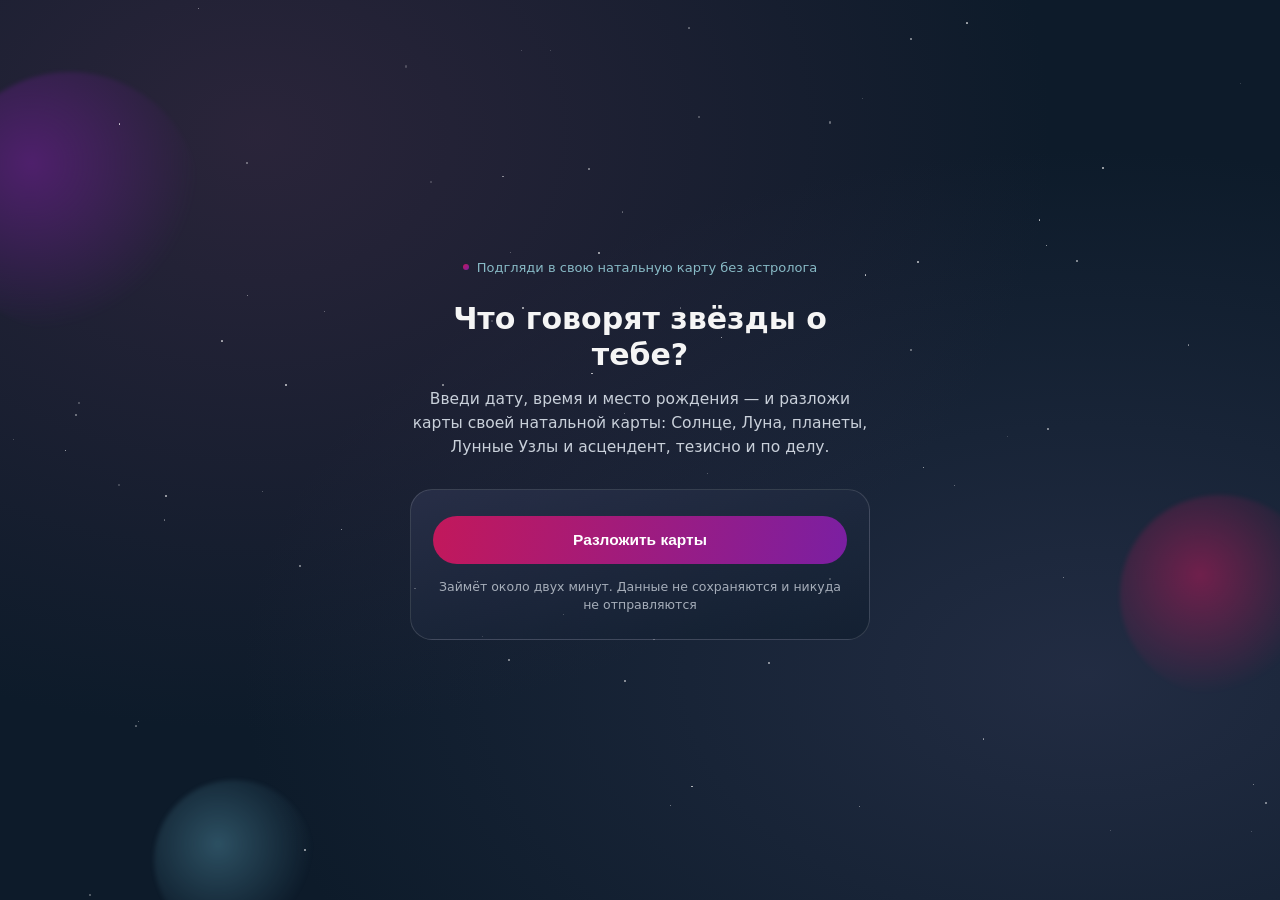
==== astrocoach/index.html @ 7378dd57 "Update index.html" ====
<!DOCTYPE html>
<html lang="ru">
<head>
<meta charset="UTF-8">
<meta name="viewport" content="width=device-width, initial-scale=1.0">
<title>Подгляди в свою натальную карту без астролога</title>
<meta name="description" content="Введи дату, время и место рождения — и получи краткий портрет по картам.">
<meta property="og:title" content="Подгляди в свою натальную карту без астролога">
<meta property="og:description" content="Введи дату, время и место рождения — и получи краткий портрет по картам.">
<meta property="og:type" content="website">
<meta property="og:url" content="https://astropuzzzle.netlify.app/">
<!-- TODO: при подключении домена заменить og:url на https://app.astropuzzzle.ru/ -->
<meta property="og:site_name" content="Подгляди в свою натальную карту без астролога">
<meta name="twitter:card" content="summary">
<meta name="twitter:title" content="Подгляди в свою натальную карту без астролога">
<meta name="twitter:description" content="Введи дату, время и место рождения — и получи краткий портрет о себе.">
<meta name="theme-color" content="#0D1B2A">
<link rel="icon" href="data:image/svg+xml,%3Csvg xmlns='http://www.w3.org/2000/svg' viewBox='0 0 100 100'%3E%3Ccircle cx='50' cy='50' r='48' fill='%230D1B2A'/%3E%3Ccircle cx='50' cy='50' r='13' fill='%23C2185B'/%3E%3Ccircle cx='72' cy='30' r='5' fill='%2388BAC6'/%3E%3C/svg%3E">
<script src="vendor/html2canvas.min.js"></script>
<link rel="stylesheet" href="styles.css">
<!-- TODO: вставить счётчик Яндекс.Метрики и цели на #btn-booking и #btn-share -->
</head>
<body>

<div id="sky"></div>
<div id="app">

  <section class="screen active" id="screen-intro">
    <div class="brand"><span class="dot"></span>Подгляди в свою натальную карту без астролога</div>
    <h1>Что говорят звёзды о тебе?</h1>
    <p class="lead">Введи дату, время и место рождения — и разложи карты своей натальной карты: Солнце, Луна, планеты, Лунные Узлы и асцендент, тезисно и по делу.</p>
    <div class="panel">
      <button class="btn btn-primary" id="btn-start">Разложить карты</button>
      <p class="data-note">Займёт около двух минут. Данные не сохраняются и никуда не отправляются</p>
    </div>
  </section>

  <section class="screen" id="screen-form">
    <div class="brand"><span class="dot"></span>Подгляди в свою натальную карту без астролога</div>
    <h2>Когда и где ты родился?</h2>
    <p class="lead">Это нужно, чтобы точно рассчитать положение планет в момент твоего рождения.</p>
    <div class="panel">
      <div class="field"><label for="inp-date">Дата рождения</label><input type="date" id="inp-date" min="1920-01-01"></div>
      <div class="field"><label for="inp-time">Время рождения</label><input type="time" id="inp-time"></div>
      <div class="checkline"><input type="checkbox" id="inp-notime"><label for="inp-notime">Не знаю точное время — пропустить асцендент и дома</label></div>
      <div class="field">
        <label for="inp-city">Город рождения</label>
        <input type="text" id="inp-city" list="city-list" placeholder="Начни вводить название города...">
        <datalist id="city-list"></datalist>
      </div>
      <div class="manual-fields" id="manual-fields">
        <div class="grid2">
          <div class="field"><label for="inp-lat">Широта</label><input type="number" id="inp-lat" step="0.0001" placeholder="напр. 55.7558"></div>
          <div class="field"><label for="inp-lon">Долгота</label><input type="number" id="inp-lon" step="0.0001" placeholder="напр. 37.6173"></div>
        </div>
        <div class="field"><label for="inp-tz">Часовой пояс (UTC±)</label><input type="number" id="inp-tz" step="0.5" placeholder="напр. 3"></div>
        <p class="hint">Если города нет в списке — введи координаты вручную. Широта: от −90 до 90, долгота: от −180 до 180.</p>
      </div>
      <button class="btn btn-primary" id="btn-calc" style="margin-top:6px;">Разложить карты</button>
      <p class="link-quiet" id="btn-back-intro">Назад</p>
    </div>
    <footer class="note">Расчёт приблизительный и учебный. Для точного разбора — бесплатная встреча.</footer>
  </section>

  <section class="screen" id="screen-loading">
    <div class="loader-wrap"><div class="loader-ring"></div><div class="loader-text">Считываем положение планет…</div></div>
  </section>

  <section class="screen" id="screen-cards">
    <div class="progress" id="progress"></div>
    <div class="stage">
      <div class="card" id="card">
        <div class="face face-front">
          <div class="constellation-container" id="constellation-container"></div>
          <div class="front-content">
            <div class="glyph" id="front-glyph"></div>
            <div class="pname" id="front-name">Солнце</div>
            <div class="tap-hint">Нажми на карту, чтобы открыть</div>
          </div>
        </div>
        <div class="face face-back">
          <div class="back-content">
            <div class="domain" id="back-domain">суть личности</div>
            <h3 id="back-title">Солнце в Овне</h3>
            <ul class="thesis" id="back-thesis"></ul>
            <div class="house-note" id="back-house"></div>
          </div>
        </div>
      </div>
    </div>
    <div class="cards-nav">
      <button class="btn btn-secondary" id="btn-prev">Назад</button>
      <button class="btn btn-primary" id="btn-next">Далее</button>
    </div>
  </section>

  <section class="screen" id="screen-summary">
    <div class="brand"><span class="dot"></span>Подгляди в свою натальную карту без астролога</div>
    <h2>Твой краткий портрет по картам</h2>
    <ul class="recap" id="recap"></ul>
    <div class="portrait" id="portrait"></div>
    <div class="cta-panel">
      <h3>Это только верхний слой карты</h3>
      <p>Информация носит развлекательный характер, аспекты и глубокие смыслы здесь не разбираются. Что может подсветит вам астрология - разбираем на встрече — 30–40 минут, без обязательств.</p>
      <a class="btn" id="btn-booking" href="https://vk.ru/astropuzzzle?w=service-booking-205837416&amp;entrypoint=group_menu" target="_blank">Записаться на бесплатную встречу</a>
      <p class="cta-note">Данные рождения не сохраняются и не передаются. Расчёт учебный.</p>
    </div>
    <div class="share-buttons">
      <button class="btn btn-secondary" id="btn-share">📤 Поделиться</button>
      <button class="btn btn-secondary" id="btn-screenshot"> Скриншот карты</button>
    </div>
    <p class="link-quiet"><a href="https://vk.ru/astropuzzzle" target="_blank" style="color:#c9d0da;text-decoration:none;">Сообщество AstroPuzzzle ВКонтакте</a></p>
    <p class="link-quiet" id="btn-restart">Разложить карты заново</p>
  </section>

</div>

<div id="screenshot-modal">
  <div class="modal-content">
    <img id="screenshot-img" alt="Скриншот карты">
    <div class="modal-buttons">
      <button class="btn btn-primary" id="btn-download">💾 Скачать</button>
      <button class="btn btn-secondary" id="btn-close-modal">Закрыть</button>
    </div>
  </div>
</div>

<script src="script.js"></script>
</body>
</html>
---- astrocoach/styles.css ----
*{box-sizing:border-box;margin:0;padding:0;}
body{min-height:100vh;background:#0D1B2A;color:#F5F5F5;font-family:system-ui,-apple-system,sans-serif;overflow-x:hidden;}
#sky{position:fixed;inset:0;z-index:0;background:radial-gradient(ellipse at 20% 15%,rgba(66,44,71,0.55),transparent 55%),radial-gradient(ellipse at 85% 75%,rgba(51,58,87,0.55),transparent 55%),#0D1B2A;}
.star{position:absolute;background:#fff;border-radius:50%;animation:twinkle 3.4s ease-in-out infinite;}
@keyframes twinkle{0%,100%{opacity:0.15;}50%{opacity:0.9;}}
.orb{position:absolute;border-radius:50%;filter:blur(2px);opacity:0.5;animation:drift 46s ease-in-out infinite;}
.orb.o1{width:260px;height:260px;left:-60px;top:8%;background:radial-gradient(circle at 35% 35%,#7B1FA2,transparent 70%);animation-duration:52s;}
.orb.o2{width:200px;height:200px;right:-40px;top:55%;background:radial-gradient(circle at 40% 40%,#C2185B,transparent 70%);animation-duration:60s;}
.orb.o3{width:160px;height:160px;left:12%;bottom:-40px;background:radial-gradient(circle at 40% 40%,#4D869B,transparent 70%);animation-duration:44s;}
@keyframes drift{0%,100%{transform:translate(0,0);}50%{transform:translate(22px,-28px);}}
#app{position:relative;z-index:1;min-height:100vh;display:flex;align-items:center;justify-content:center;padding:20px 18px;}
.screen{width:100%;max-width:460px;display:none;animation:rise 0.5s ease both;}
.screen.active{display:block;}
@keyframes rise{from{opacity:0;transform:translateY(14px);}to{opacity:1;transform:translateY(0);}}
.brand{display:flex;align-items:center;gap:8px;font-size:13px;color:#88BAC6;margin-bottom:26px;justify-content:center;flex-wrap:wrap;text-align:center;}
.brand span.dot{width:6px;height:6px;border-radius:50%;background:linear-gradient(135deg,#C2185B,#7B1FA2);}
h1{font-size:30px;margin:0 0 14px;text-align:center;line-height:1.2;}
h2{font-size:22px;margin:0 0 10px;text-align:center;}
p.lead{text-align:center;color:#c9d0da;font-size:15.5px;line-height:1.55;margin:0 0 30px;}
.panel{background:linear-gradient(165deg,rgba(51,58,87,0.55),rgba(13,27,42,0.55));border:1px solid rgba(245,245,245,0.14);border-radius:22px;padding:26px 22px;}
.btn{display:flex;align-items:center;justify-content:center;width:100%;padding:15px 20px;border-radius:999px;border:none;font-weight:700;font-size:15.5px;cursor:pointer;transition:transform 0.15s;text-decoration:none;}
.btn:active{transform:scale(0.98);}
.btn-primary{background:linear-gradient(100deg,#C2185B,#7B1FA2);color:#fff;}
.btn-secondary{background:rgba(77,134,155,0.18);color:#F5F5F5;border:1px solid rgba(136,186,198,0.35);}
.btn:disabled{opacity:0.35;cursor:not-allowed;}
.field{margin-bottom:16px;}
.field label{display:block;font-size:13px;color:#88BAC6;margin-bottom:7px;font-weight:600;}
.field input,.field select{width:100%;padding:13px 14px;border-radius:13px;background:rgba(245,245,245,0.95);border:1px solid rgba(245,245,245,0.14);color:#1a1a2e;font-size:15px;}
.field input::placeholder{color:#666;}
.field input:focus,.field select:focus{outline:2px solid #C2185B;outline-offset:1px;}
.checkline{display:flex;align-items:center;gap:9px;margin:-4px 0 18px;}
.checkline input{width:17px;height:17px;accent-color:#C2185B;}
.checkline label{font-size:13.5px;color:#c9d0da;margin:0;}
.grid2{display:grid;grid-template-columns:1fr 1fr;gap:12px;}
.manual-fields{display:none;margin-top:4px;border-top:1px dashed rgba(245,245,245,0.14);padding-top:14px;}
.manual-fields.show{display:block;}
.hint{font-size:12px;color:#c9d0da;opacity:0.75;margin-top:-8px;margin-bottom:16px;}
.loader-wrap{display:flex;flex-direction:column;align-items:center;gap:22px;padding:60px 0;}
.loader-ring{width:64px;height:64px;border-radius:50%;border:2px solid rgba(245,245,245,0.15);border-top-color:#C2185B;border-right-color:#7B1FA2;animation:spin 1s linear infinite;}
@keyframes spin{to{transform:rotate(360deg);}}
.loader-text{color:#c9d0da;font-size:14px;text-align:center;}
.progress{display:flex;justify-content:center;gap:7px;margin-bottom:16px;}
.progress .d{width:7px;height:7px;border-radius:50%;background:rgba(245,245,245,0.2);}
.progress .d.on{background:linear-gradient(135deg,#C2185B,#7B1FA2);}
.progress .d.done{background:#88BAC6;}
.stage{perspective:1400px;margin-bottom:14px;}
.card{position:relative;width:100%;height:580px;transform-style:preserve-3d;transition:transform 0.7s cubic-bezier(.2,.8,.25,1);cursor:pointer;}
.card.flipped{transform:rotateY(180deg);}
.face{position:absolute;inset:0;backface-visibility:hidden;border-radius:22px;display:flex;flex-direction:column;border:1px solid rgba(245,245,245,0.14);overflow:hidden;}
.face-front{background-color:#05051a;background-image:radial-gradient(1px 1px at 10% 20%, #fff, transparent),radial-gradient(1px 1px at 20% 40%, #fff, transparent),radial-gradient(1.5px 1.5px at 30% 10%, #fff, transparent),radial-gradient(1px 1px at 40% 60%, #fff, transparent),radial-gradient(1px 1px at 50% 30%, #fff, transparent),radial-gradient(1.5px 1.5px at 60% 80%, #fff, transparent),radial-gradient(1px 1px at 70% 50%, #fff, transparent),radial-gradient(1px 1px at 80% 20%, #fff, transparent),radial-gradient(1px 1px at 90% 70%, #fff, transparent),radial-gradient(1px 1px at 15% 85%, #fff, transparent),radial-gradient(1.5px 1.5px at 25% 55%, #fff, transparent),radial-gradient(1px 1px at 35% 90%, #fff, transparent),radial-gradient(1px 1px at 45% 15%, #fff, transparent),radial-gradient(1px 1px at 55% 75%, #fff, transparent),radial-gradient(1.5px 1.5px at 65% 45%, #fff, transparent),radial-gradient(1px 1px at 75% 95%, #fff, transparent),radial-gradient(1px 1px at 85% 35%, #fff, transparent),radial-gradient(1px 1px at 95% 5%, #fff, transparent),radial-gradient(1px 1px at 5% 50%, #fff, transparent),radial-gradient(1.5px 1.5px at 12% 65%, #fff, transparent),radial-gradient(1px 1px at 22% 8%, #fff, transparent),radial-gradient(1px 1px at 32% 48%, #fff, transparent),radial-gradient(1.5px 1.5px at 42% 88%, #fff, transparent),radial-gradient(1px 1px at 52% 18%, #fff, transparent),radial-gradient(1px 1px at 62% 58%, #fff, transparent),radial-gradient(1.5px 1.5px at 72% 8%, #fff, transparent),radial-gradient(1px 1px at 82% 48%, #fff, transparent),radial-gradient(1px 1px at 92% 88%, #fff, transparent),radial-gradient(1px 1px at 8% 28%, #fff, transparent),radial-gradient(1.5px 1.5px at 18% 68%, #fff, transparent),radial-gradient(1px 1px at 28% 98%, #fff, transparent),radial-gradient(1px 1px at 38% 38%, #fff, transparent),radial-gradient(1.5px 1.5px at 48% 78%, #fff, transparent),radial-gradient(1px 1px at 58% 18%, #fff, transparent),radial-gradient(1px 1px at 68% 58%, #fff, transparent),radial-gradient(1.5px 1.5px at 78% 98%, #fff, transparent),radial-gradient(1px 1px at 88% 38%, #fff, transparent),radial-gradient(1px 1px at 98% 78%, #fff, transparent),radial-gradient(1px 1px at 3% 13%, #fff, transparent),radial-gradient(1.5px 1.5px at 13% 53%, #fff, transparent),radial-gradient(1px 1px at 23% 93%, #fff, transparent),radial-gradient(1px 1px at 33% 33%, #fff, transparent),radial-gradient(1.5px 1.5px at 43% 73%, #fff, transparent),radial-gradient(1px 1px at 53% 13%, #fff, transparent),radial-gradient(1px 1px at 63% 53%, #fff, transparent),radial-gradient(1.5px 1.5px at 73% 93%, #fff, transparent),radial-gradient(1px 1px at 83% 33%, #fff, transparent),radial-gradient(1px 1px at 93% 73%, #fff, transparent),radial-gradient(1px 1px at 7% 43%, #fff, transparent),radial-gradient(1.5px 1.5px at 17% 83%, #fff, transparent),radial-gradient(1px 1px at 27% 23%, #fff, transparent),radial-gradient(1px 1px at 37% 63%, #fff, transparent),radial-gradient(1.5px 1.5px at 47% 3%, #fff, transparent),radial-gradient(1px 1px at 57% 43%, #fff, transparent),radial-gradient(1px 1px at 67% 83%, #fff, transparent),radial-gradient(1.5px 1.5px at 77% 23%, #fff, transparent),radial-gradient(1px 1px at 87% 63%, #fff, transparent),radial-gradient(1px 1px at 97% 3%, #fff, transparent);padding:0;}
.constellation-container{position:absolute;top:0;left:0;right:0;height:55%;z-index:1;pointer-events:none;overflow:hidden;}
.constellation-svg{position:absolute;top:10%;left:10%;width:80%;height:80%;}
.constellation-star{fill:#fff;filter:drop-shadow(0 0 6px rgba(255,255,255,1));animation:constellationTwinkle 3s ease-in-out infinite;}
.constellation-line{stroke:rgba(136,186,198,0.7);stroke-width:2;fill:none;stroke-linecap:round;stroke-linejoin:round;}
@keyframes constellationTwinkle{0%,100%{opacity:0.6;}50%{opacity:1;}}
.front-content{position:absolute;top:55%;left:0;right:0;bottom:0;z-index:2;display:flex;flex-direction:column;align-items:center;justify-content:center;gap:16px;padding:20px;}
.front-content .glyph{font-size:58px;width:110px;height:110px;border-radius:50%;display:flex;align-items:center;justify-content:center;background:linear-gradient(135deg,rgba(194,24,91,0.5),rgba(123,17,162,0.5));border:2px solid rgba(245,245,245,0.35);box-shadow:0 0 40px rgba(194,24,91,0.5), inset 0 0 30px rgba(123,17,162,0.3);}
.front-content .tap-hint{color:#88BAC6;font-size:14px;opacity:0.9;}
.front-content .pname{font-size:24px;font-weight:600;letter-spacing:0.5px;}
.face-back{background:linear-gradient(165deg,rgba(51,58,87,0.95),rgba(13,27,42,0.98));transform:rotateY(180deg);padding:26px 22px;}
.back-content{position:relative;z-index:1;display:flex;flex-direction:column;min-height:100%;overflow-y:auto;padding-right:8px;}
.face-back .domain{font-size:12.5px;color:#88BAC6;font-weight:600;margin-bottom:6px;}
.face-back h3{font-size:20px;margin:0 0 14px;line-height:1.3;}
.thesis{list-style:none;margin:0 0 14px;padding:0;display:flex;flex-direction:column;gap:10px;}
.thesis li{padding-left:16px;position:relative;font-size:14.5px;line-height:1.5;}
.thesis li::before{content:"—";position:absolute;left:0;color:#88BAC6;}
.thesis li b{color:#F5F5F5;font-weight:700;}
.house-note{margin-top:auto;padding-top:12px;border-top:1px solid rgba(245,245,245,0.14);font-size:13px;color:#c9d0da;line-height:1.5;}
.house-note .house-title{display:block;color:#88BAC6;font-size:12.5px;font-weight:600;margin-bottom:6px;}
.house-note p{margin:0 0 6px;}
.house-note p:last-child{margin-bottom:0;}
.cards-nav{display:flex;gap:10px;margin-top:0;}
.recap{list-style:none;margin:0 0 20px;padding:0;display:flex;flex-direction:column;gap:10px;}
.recap li{display:flex;align-items:center;gap:12px;background:rgba(245,245,245,0.06);border:1px solid rgba(245,245,245,0.14);border-radius:14px;padding:11px 14px;font-size:14px;}
.recap .g{width:34px;height:34px;border-radius:50%;flex:none;display:flex;align-items:center;justify-content:center;background:linear-gradient(135deg,rgba(77,134,155,0.35),rgba(66,44,71,0.5));font-size:15px;}
.recap .t b{display:block;color:#F5F5F5;}
.recap .t span{color:#c9d0da;font-size:12.5px;}
.portrait{font-size:14.5px;line-height:1.6;color:#F5F5F5;margin-bottom:22px;padding:16px;border-left:2px solid #C2185B;background:rgba(245,245,245,0.06);border-radius:0 14px 14px 0;}
.cta-panel{background:linear-gradient(135deg,#C2185B,#7B1FA2);border-radius:20px;padding:24px 20px;text-align:center;margin-bottom:14px;}
.cta-panel h3{font-size:18px;margin:0 0 8px;}
.cta-panel p{font-size:14px;margin:0 0 18px;opacity:0.94;line-height:1.5;}
.cta-panel .btn{background:#fff;color:#422C47;box-shadow:none;}
.cta-panel .cta-note{font-size:11.5px;line-height:1.45;margin:14px 0 0;opacity:0.85;}
.data-note{display:block;text-align:center;margin-top:14px;color:#c9d0da;font-size:12.5px;opacity:0.8;line-height:1.4;}
.share-buttons{display:flex;gap:10px;margin-top:14px;flex-wrap:wrap;}
.share-buttons .btn{flex:1;min-width:140px;font-size:14px;padding:12px 16px;}
footer.note{text-align:center;color:#c9d0da;font-size:11.5px;opacity:0.7;margin-top:18px;}
.link-quiet{display:block;text-align:center;margin-top:16px;color:#c9d0da;font-size:13.5px;text-decoration:underline;cursor:pointer;}
#screenshot-modal{display:none;position:fixed;inset:0;z-index:100;background:rgba(0,0,0,0.9);align-items:center;justify-content:center;padding:20px;}
#screenshot-modal.active{display:flex;}
#screenshot-modal .modal-content{background:#0D1B2A;border-radius:22px;padding:20px;max-width:90%;max-height:90vh;overflow:auto;text-align:center;}
#screenshot-modal img{max-width:100%;border-radius:14px;margin-bottom:16px;}
#screenshot-modal .modal-buttons{display:flex;gap:10px;justify-content:center;flex-wrap:wrap;}
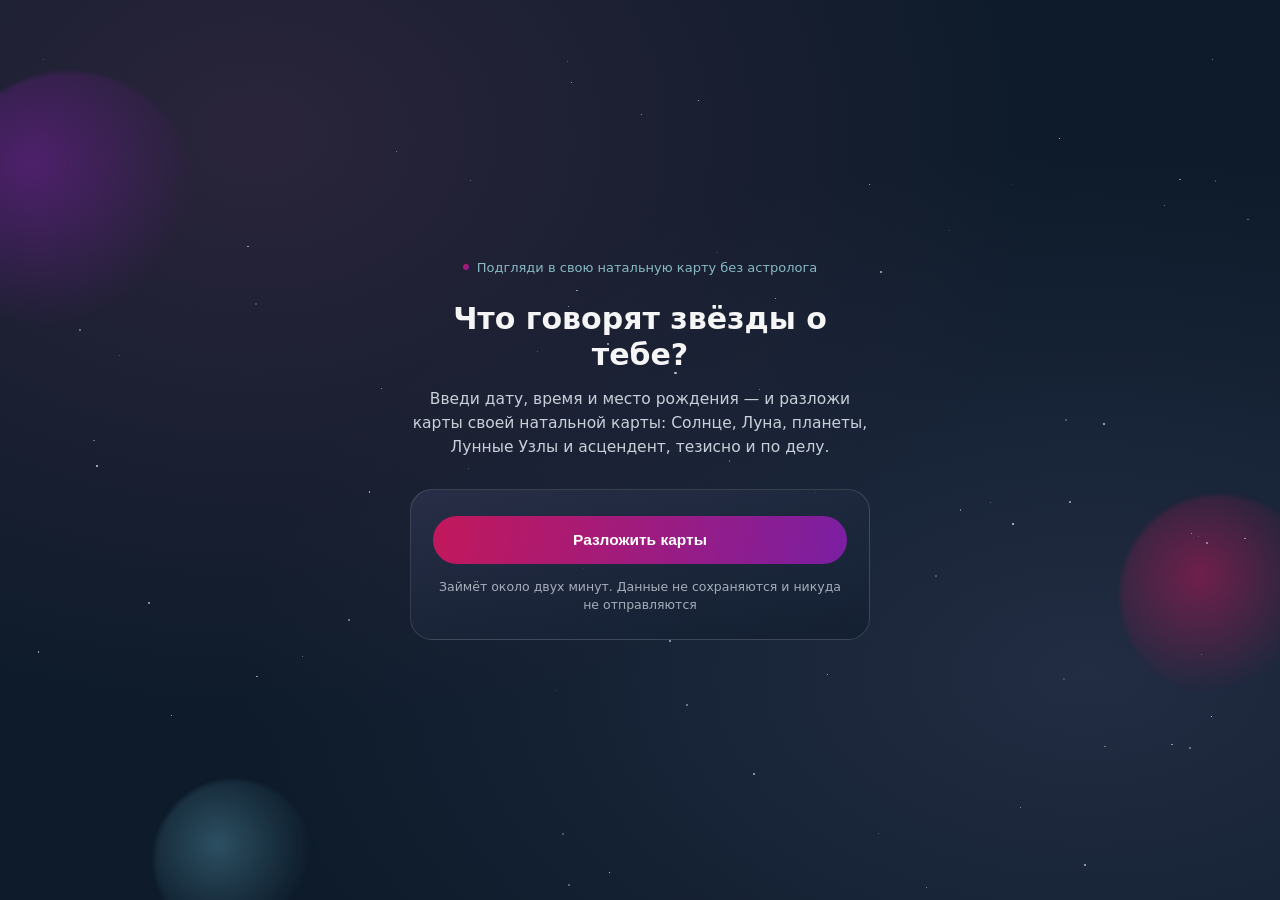
==== commit 02f62124: "Исправить формулировки в описании и портрете" ====
--- a/astrocoach/index.html
+++ b/astrocoach/index.html
@@ -101,7 +101,7 @@
     <div class="portrait" id="portrait"></div>
     <div class="cta-panel">
       <h3>Это только верхний слой карты</h3>
-      <p>Информация носит развлекательный характер, аспекты и глубокие смыслы здесь не разбираются. Что может подсветит вам астрология - разбираем на встрече — 30–40 минут, без обязательств.</p>
+      <p>Информация носит развлекательный характер, аспекты и глубокие смыслы здесь не разбираются. Что может подсветить астрология в вашей жизни — разбираем на встрече — 30–40 минут, без обязательств.</p>
       <a class="btn" id="btn-booking" href="https://vk.ru/astropuzzzle?w=service-booking-205837416&amp;entrypoint=group_menu" target="_blank">Записаться на бесплатную встречу</a>
       <p class="cta-note">Данные рождения не сохраняются и не передаются. Расчёт учебный.</p>
     </div>
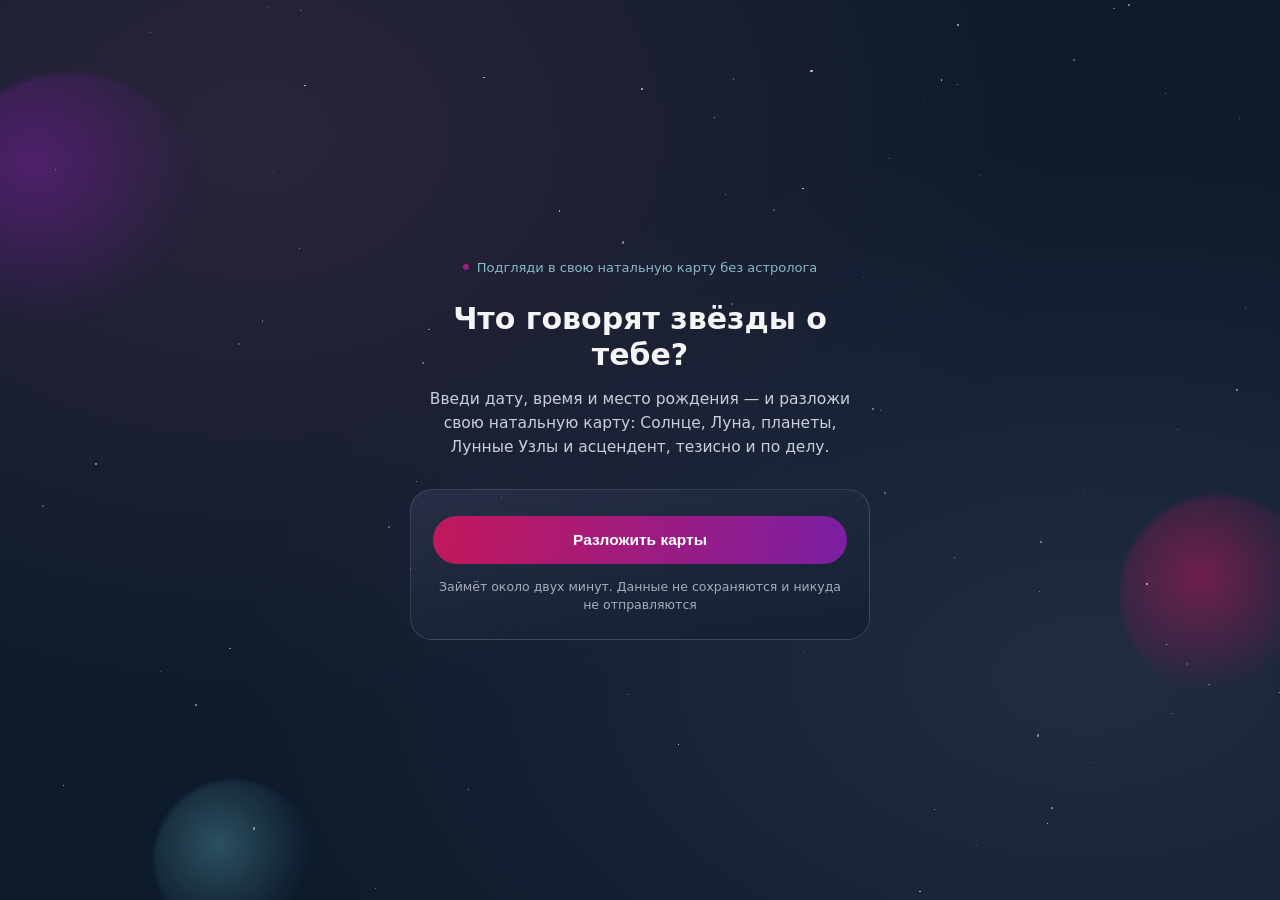
==== commit ca1c1f05: "Поправить грамматику в названиях знаков и вступлении" ====
--- a/astrocoach/index.html
+++ b/astrocoach/index.html
@@ -28,7 +28,7 @@
   <section class="screen active" id="screen-intro">
     <div class="brand"><span class="dot"></span>Подгляди в свою натальную карту без астролога</div>
     <h1>Что говорят звёзды о тебе?</h1>
-    <p class="lead">Введи дату, время и место рождения — и разложи карты своей натальной карты: Солнце, Луна, планеты, Лунные Узлы и асцендент, тезисно и по делу.</p>
+    <p class="lead">Введи дату, время и место рождения — и разложи свою натальную карту: Солнце, Луна, планеты, Лунные Узлы и асцендент, тезисно и по делу.</p>
     <div class="panel">
       <button class="btn btn-primary" id="btn-start">Разложить карты</button>
       <p class="data-note">Займёт около двух минут. Данные не сохраняются и никуда не отправляются</p>
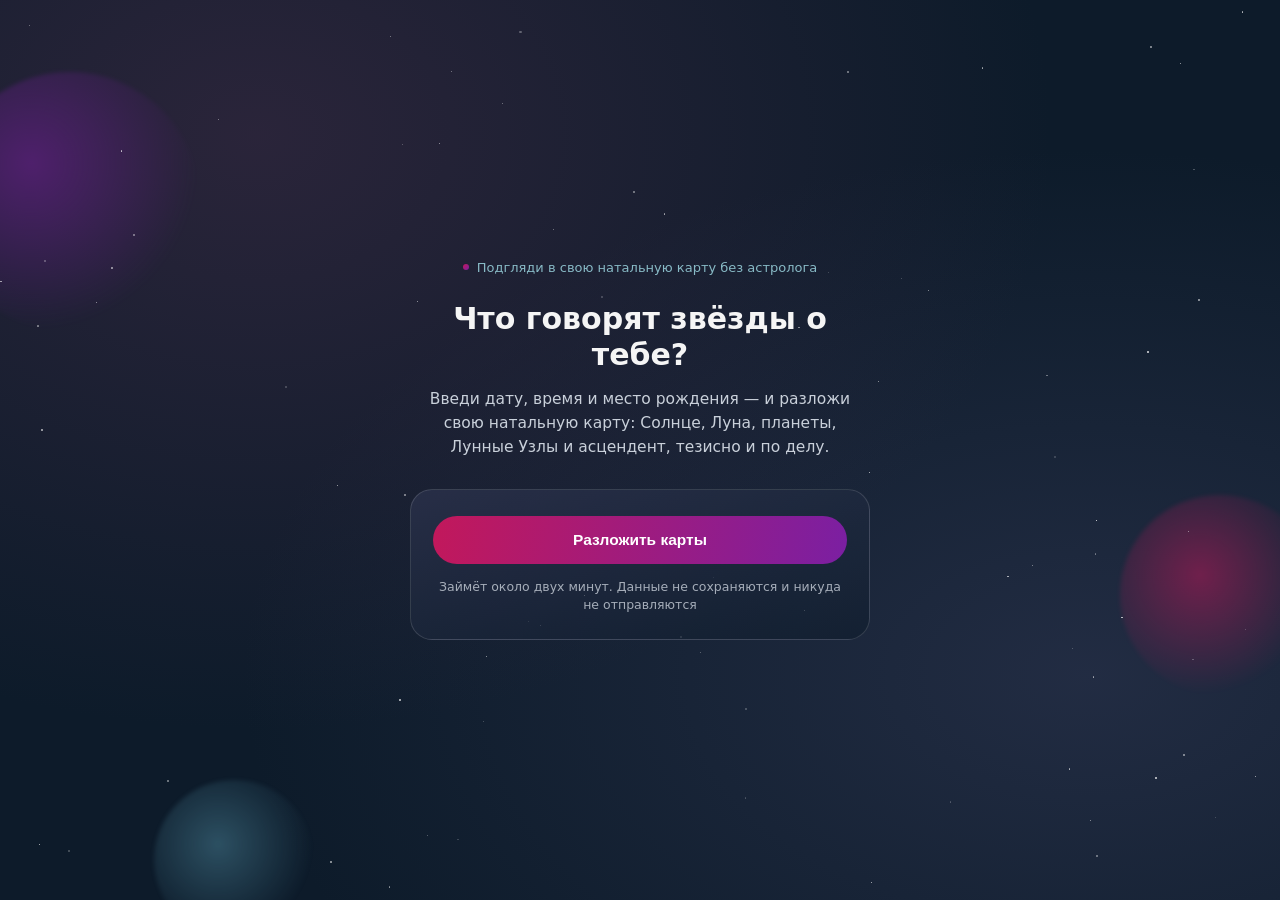
==== commit d26919bf: "Поправить грамматику в названиях знаков и вступлении" ====
--- a/astrocoach/index.html
+++ b/astrocoach/index.html
@@ -101,7 +101,7 @@
     <div class="portrait" id="portrait"></div>
     <div class="cta-panel">
       <h3>Это только верхний слой карты</h3>
-      <p>Информация носит развлекательный характер, аспекты и глубокие смыслы здесь не разбираются. Что может подсветить астрология в вашей жизни — разбираем на встрече — 30–40 минут, без обязательств.</p>
+      <p>Информация носит развлекательный характер, аспекты и глубокие смыслы здесь не разбираются. Что может подсветить астрология в вашей жизни — разбираем на встрече: 30–40 минут, без обязательств.</p>
       <a class="btn" id="btn-booking" href="https://vk.ru/astropuzzzle?w=service-booking-205837416&amp;entrypoint=group_menu" target="_blank">Записаться на бесплатную встречу</a>
       <p class="cta-note">Данные рождения не сохраняются и не передаются. Расчёт учебный.</p>
     </div>
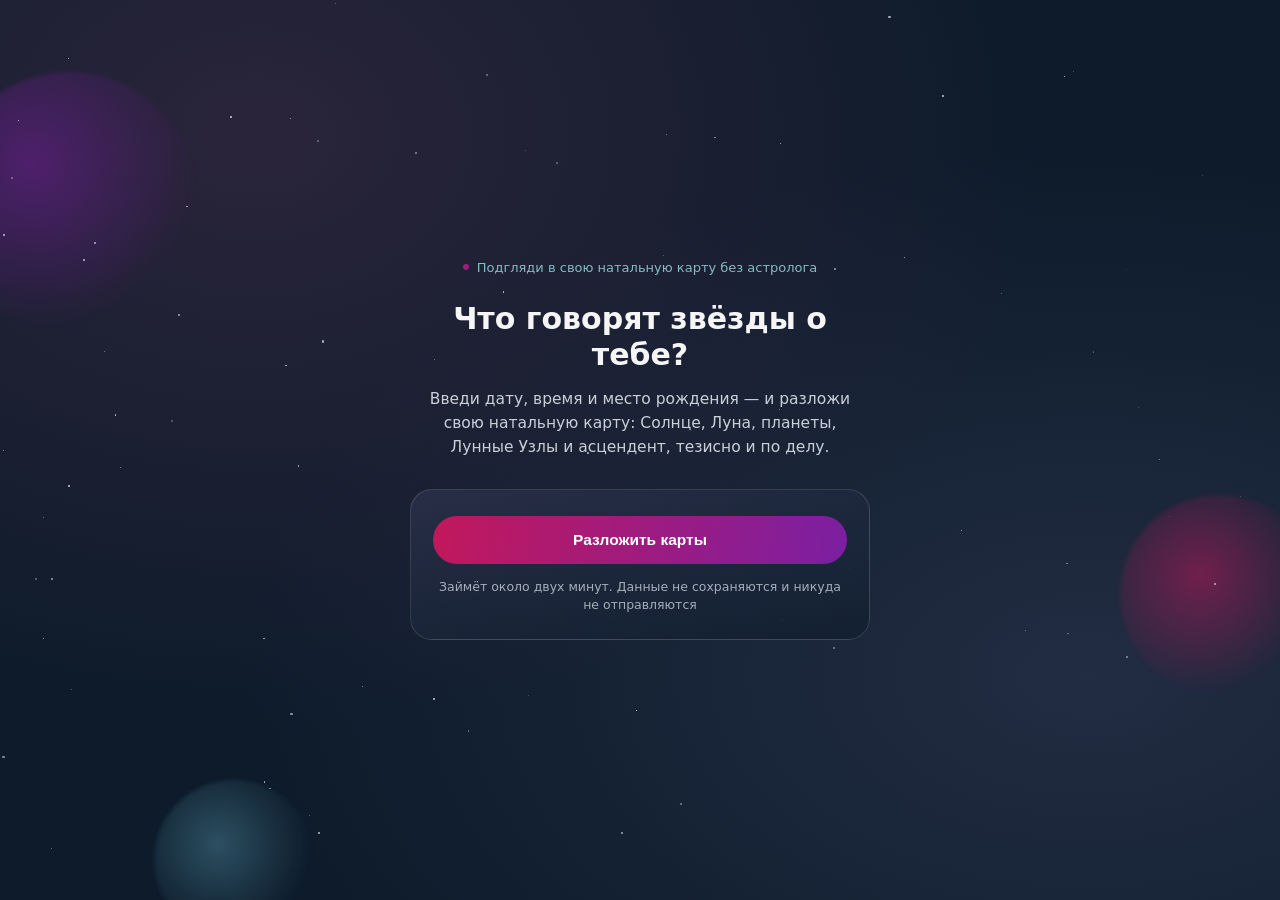
==== commit d6491237: ""fix-refresh-asset-links"" ====
--- a/astrocoach/index.html
+++ b/astrocoach/index.html
@@ -16,8 +16,8 @@
 <meta name="twitter:description" content="Введи дату, время и место рождения — и получи краткий портрет о себе.">
 <meta name="theme-color" content="#0D1B2A">
 <link rel="icon" href="data:image/svg+xml,%3Csvg xmlns='http://www.w3.org/2000/svg' viewBox='0 0 100 100'%3E%3Ccircle cx='50' cy='50' r='48' fill='%230D1B2A'/%3E%3Ccircle cx='50' cy='50' r='13' fill='%23C2185B'/%3E%3Ccircle cx='72' cy='30' r='5' fill='%2388BAC6'/%3E%3C/svg%3E">
-<script src="vendor/html2canvas.min.js"></script>
-<link rel="stylesheet" href="styles.css">
+<script src="vendor/html2canvas.min.js?v=2"></script>
+<link rel="stylesheet" href="styles.css?v=2">
 <!-- TODO: вставить счётчик Яндекс.Метрики и цели на #btn-booking и #btn-share -->
 </head>
 <body>
@@ -125,6 +125,6 @@
   </div>
 </div>
 
-<script src="script.js"></script>
+<script src="script.js?v=2"></script>
 </body>
 </html>
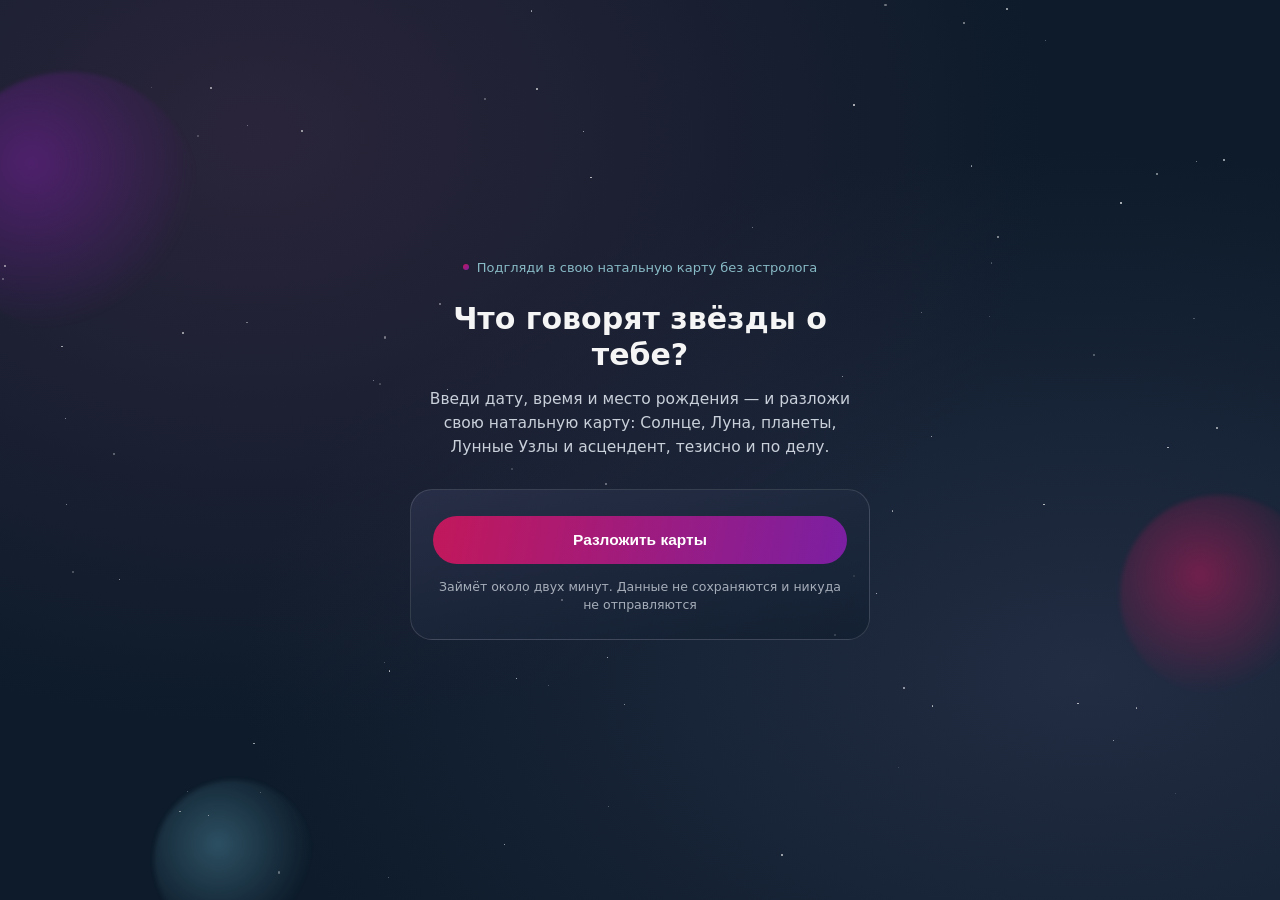
==== commit 52d5c1fb: ""fix-nonblocking-script"" ====
--- a/astrocoach/index.html
+++ b/astrocoach/index.html
@@ -16,7 +16,7 @@
 <meta name="twitter:description" content="Введи дату, время и место рождения — и получи краткий портрет о себе.">
 <meta name="theme-color" content="#0D1B2A">
 <link rel="icon" href="data:image/svg+xml,%3Csvg xmlns='http://www.w3.org/2000/svg' viewBox='0 0 100 100'%3E%3Ccircle cx='50' cy='50' r='48' fill='%230D1B2A'/%3E%3Ccircle cx='50' cy='50' r='13' fill='%23C2185B'/%3E%3Ccircle cx='72' cy='30' r='5' fill='%2388BAC6'/%3E%3C/svg%3E">
-<script src="vendor/html2canvas.min.js?v=2"></script>
+<script defer src="vendor/html2canvas.min.js?v=2"></script>
 <link rel="stylesheet" href="styles.css?v=2">
 <!-- TODO: вставить счётчик Яндекс.Метрики и цели на #btn-booking и #btn-share -->
 </head>
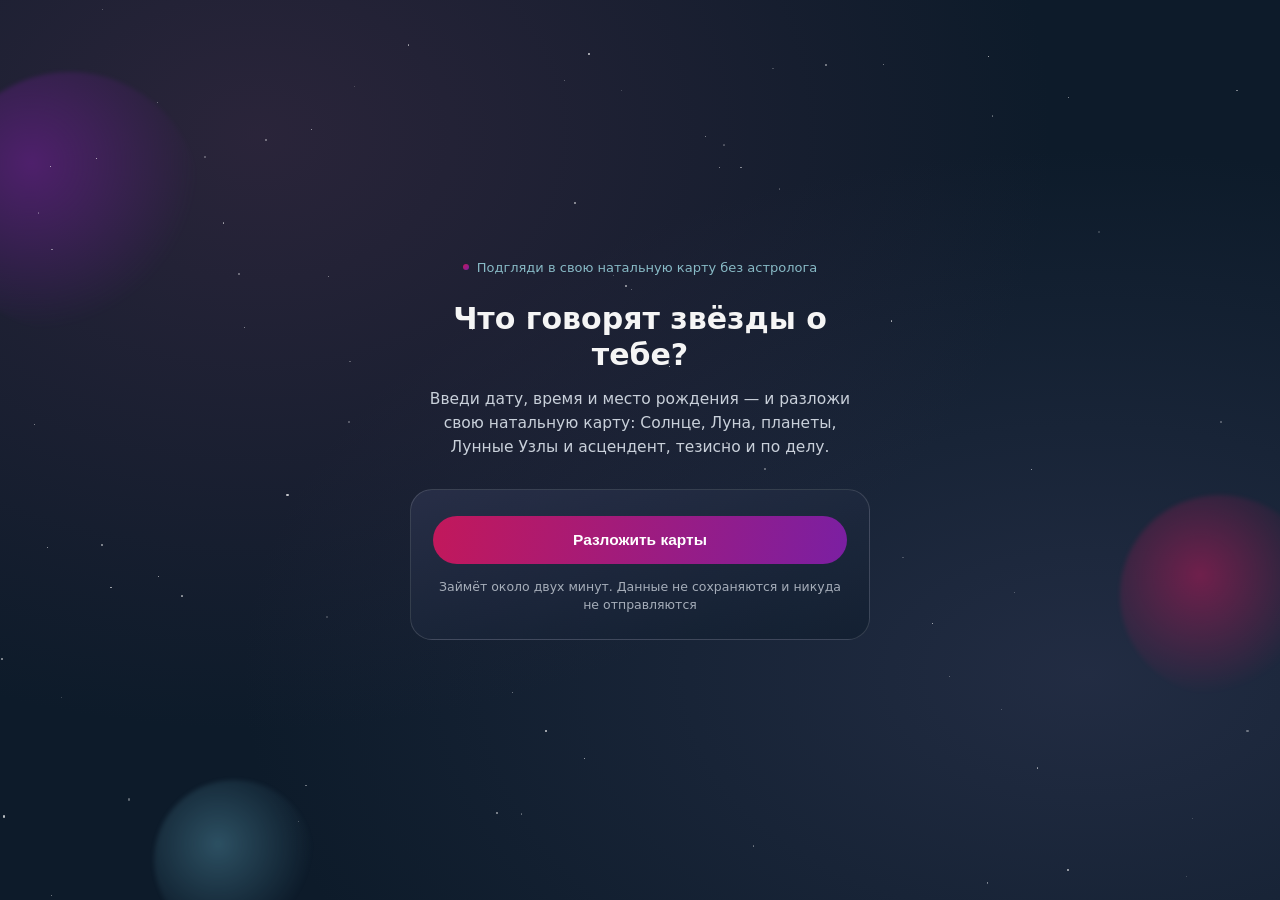
==== commit b363e2d3: ""remove-screenshot-feature"" ====
--- a/astrocoach/index.html
+++ b/astrocoach/index.html
@@ -16,7 +16,6 @@
 <meta name="twitter:description" content="Введи дату, время и место рождения — и получи краткий портрет о себе.">
 <meta name="theme-color" content="#0D1B2A">
 <link rel="icon" href="data:image/svg+xml,%3Csvg xmlns='http://www.w3.org/2000/svg' viewBox='0 0 100 100'%3E%3Ccircle cx='50' cy='50' r='48' fill='%230D1B2A'/%3E%3Ccircle cx='50' cy='50' r='13' fill='%23C2185B'/%3E%3Ccircle cx='72' cy='30' r='5' fill='%2388BAC6'/%3E%3C/svg%3E">
-<script defer src="vendor/html2canvas.min.js?v=2"></script>
 <link rel="stylesheet" href="styles.css?v=2">
 <!-- TODO: вставить счётчик Яндекс.Метрики и цели на #btn-booking и #btn-share -->
 </head>
@@ -107,7 +106,6 @@
     </div>
     <div class="share-buttons">
       <button class="btn btn-secondary" id="btn-share">📤 Поделиться</button>
-      <button class="btn btn-secondary" id="btn-screenshot"> Скриншот карты</button>
     </div>
     <p class="link-quiet"><a href="https://vk.ru/astropuzzzle" target="_blank" style="color:#c9d0da;text-decoration:none;">Сообщество AstroPuzzzle ВКонтакте</a></p>
     <p class="link-quiet" id="btn-restart">Разложить карты заново</p>
@@ -115,16 +113,6 @@
 
 </div>
 
-<div id="screenshot-modal">
-  <div class="modal-content">
-    <img id="screenshot-img" alt="Скриншот карты">
-    <div class="modal-buttons">
-      <button class="btn btn-primary" id="btn-download">💾 Скачать</button>
-      <button class="btn btn-secondary" id="btn-close-modal">Закрыть</button>
-    </div>
-  </div>
-</div>
-
 <script src="script.js?v=2"></script>
 </body>
 </html>
--- a/astrocoach/styles.css
+++ b/astrocoach/styles.css
@@ -85,9 +85,4 @@
 .share-buttons{display:flex;gap:10px;margin-top:14px;flex-wrap:wrap;}
 .share-buttons .btn{flex:1;min-width:140px;font-size:14px;padding:12px 16px;}
 footer.note{text-align:center;color:#c9d0da;font-size:11.5px;opacity:0.7;margin-top:18px;}
-.link-quiet{display:block;text-align:center;margin-top:16px;color:#c9d0da;font-size:13.5px;text-decoration:underline;cursor:pointer;}
-#screenshot-modal{display:none;position:fixed;inset:0;z-index:100;background:rgba(0,0,0,0.9);align-items:center;justify-content:center;padding:20px;}
-#screenshot-modal.active{display:flex;}
-#screenshot-modal .modal-content{background:#0D1B2A;border-radius:22px;padding:20px;max-width:90%;max-height:90vh;overflow:auto;text-align:center;}
-#screenshot-modal img{max-width:100%;border-radius:14px;margin-bottom:16px;}
-#screenshot-modal .modal-buttons{display:flex;gap:10px;justify-content:center;flex-wrap:wrap;}+.link-quiet{display:block;text-align:center;margin-top:16px;color:#c9d0da;font-size:13.5px;text-decoration:underline;cursor:pointer;}
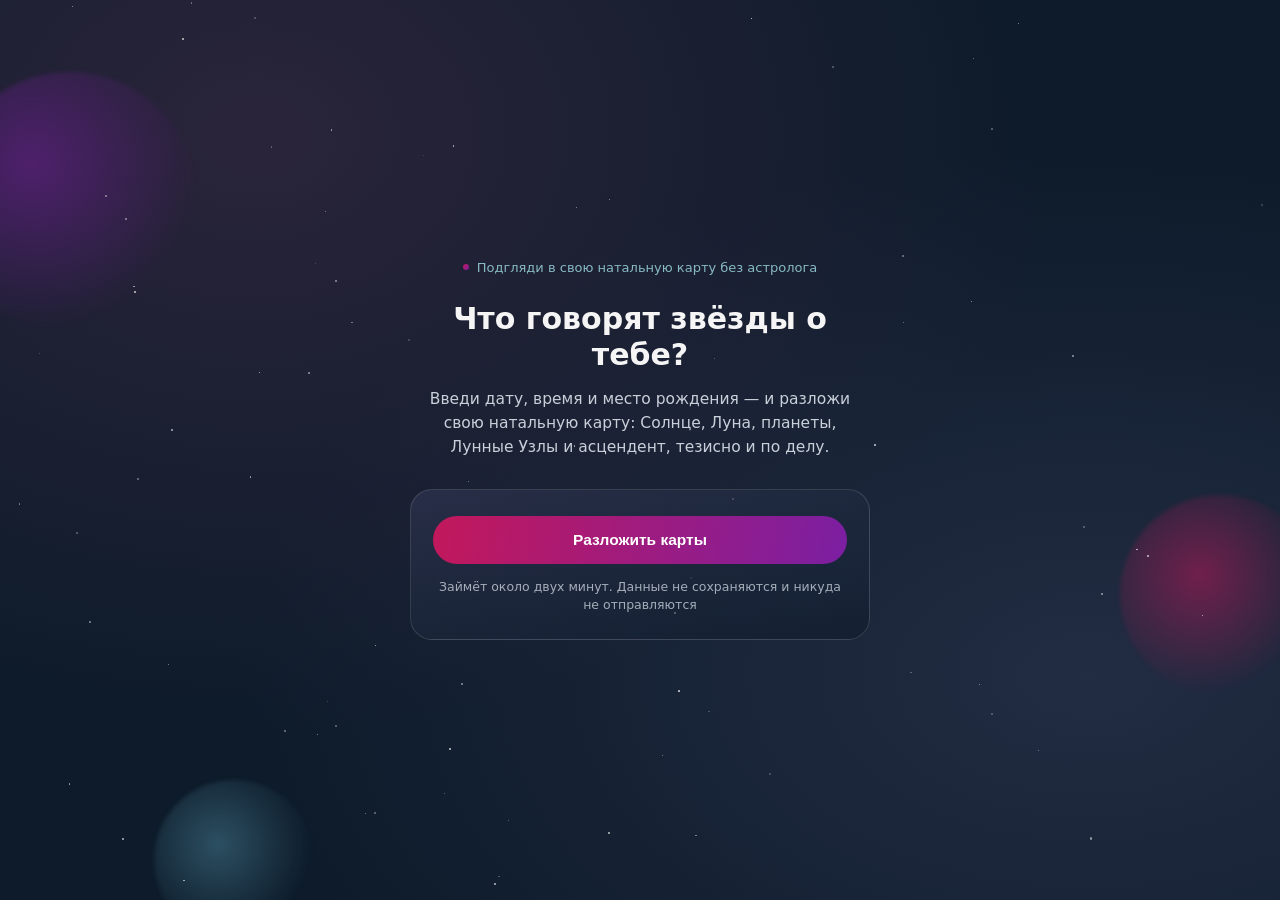
==== commit d5ccf3cd: ""update-share-url"" ====
--- a/astrocoach/index.html
+++ b/astrocoach/index.html
@@ -8,8 +8,7 @@
 <meta property="og:title" content="Подгляди в свою натальную карту без астролога">
 <meta property="og:description" content="Введи дату, время и место рождения — и получи краткий портрет по картам.">
 <meta property="og:type" content="website">
-<meta property="og:url" content="https://astropuzzzle.netlify.app/">
-<!-- TODO: при подключении домена заменить og:url на https://app.astropuzzzle.ru/ -->
+<meta property="og:url" content="https://jennya2981.github.io/astropuzzzle/astrocoach/">
 <meta property="og:site_name" content="Подгляди в свою натальную карту без астролога">
 <meta name="twitter:card" content="summary">
 <meta name="twitter:title" content="Подгляди в свою натальную карту без астролога">
